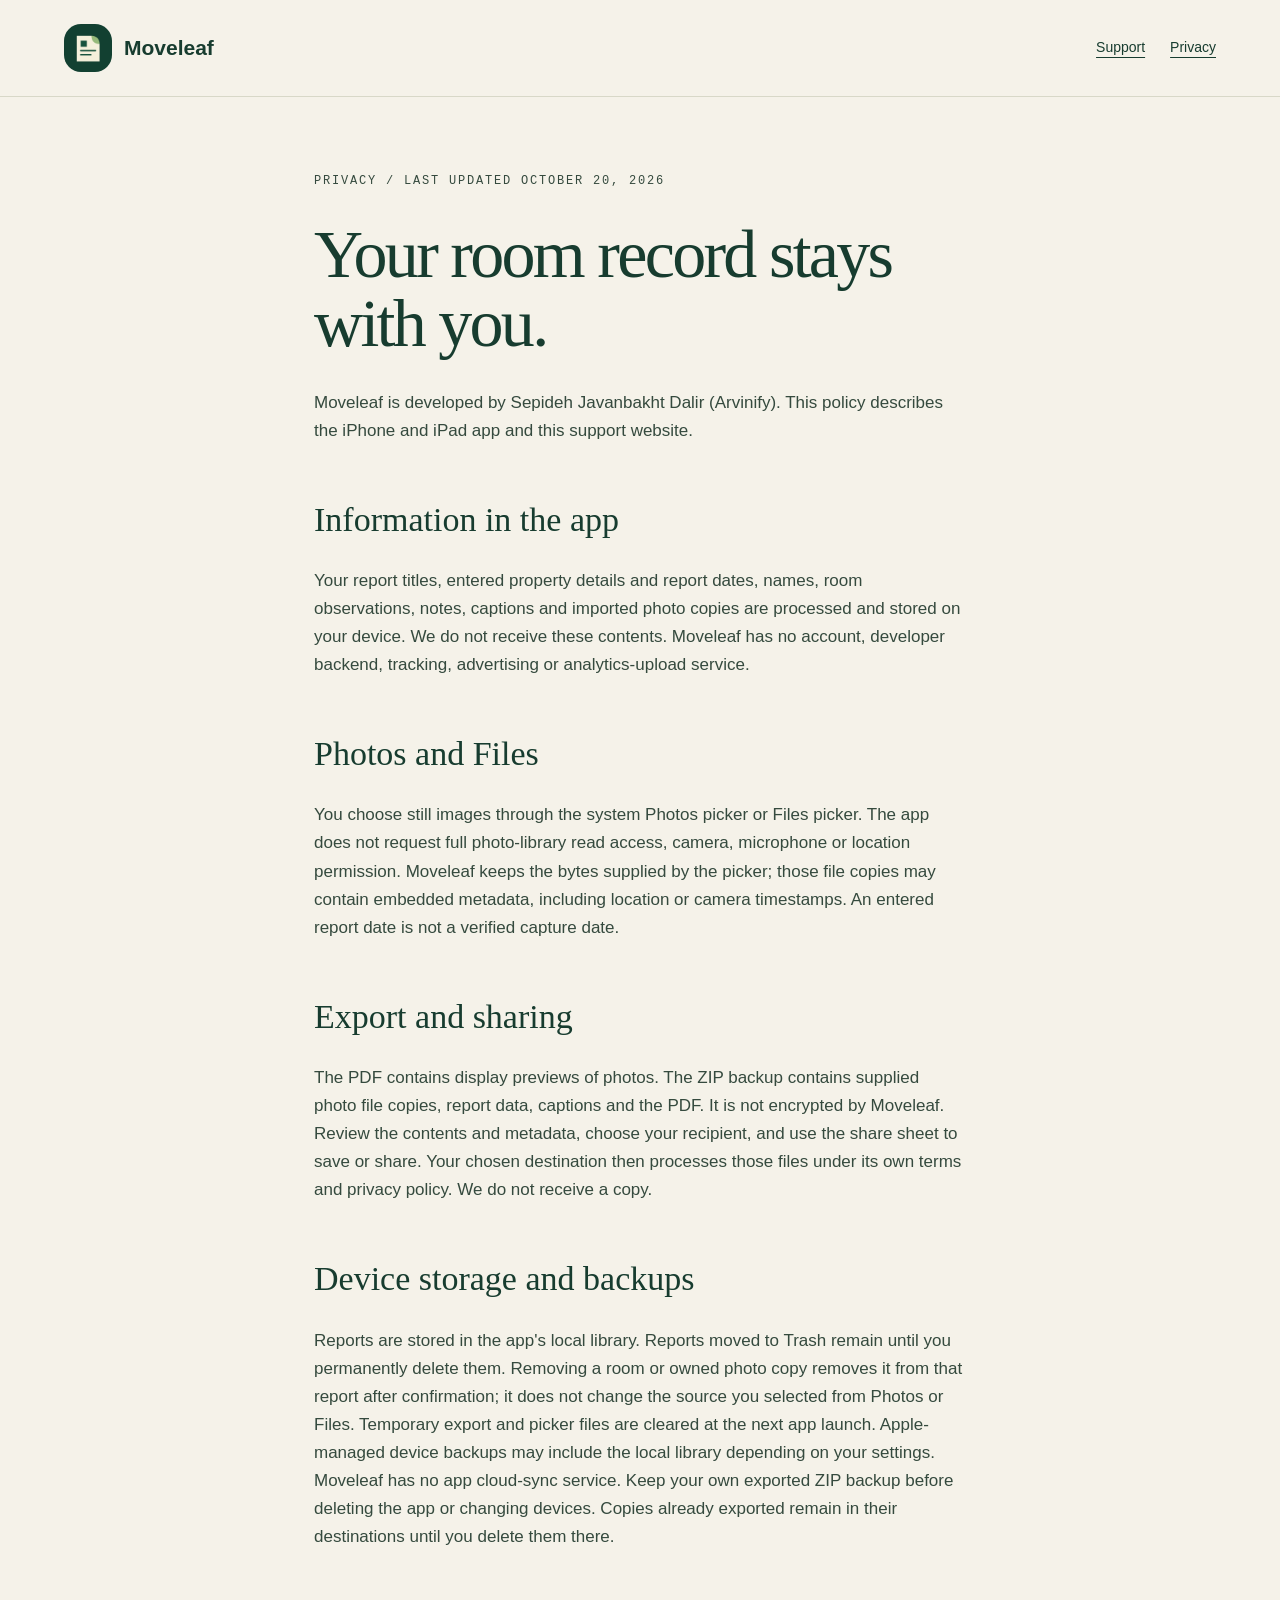
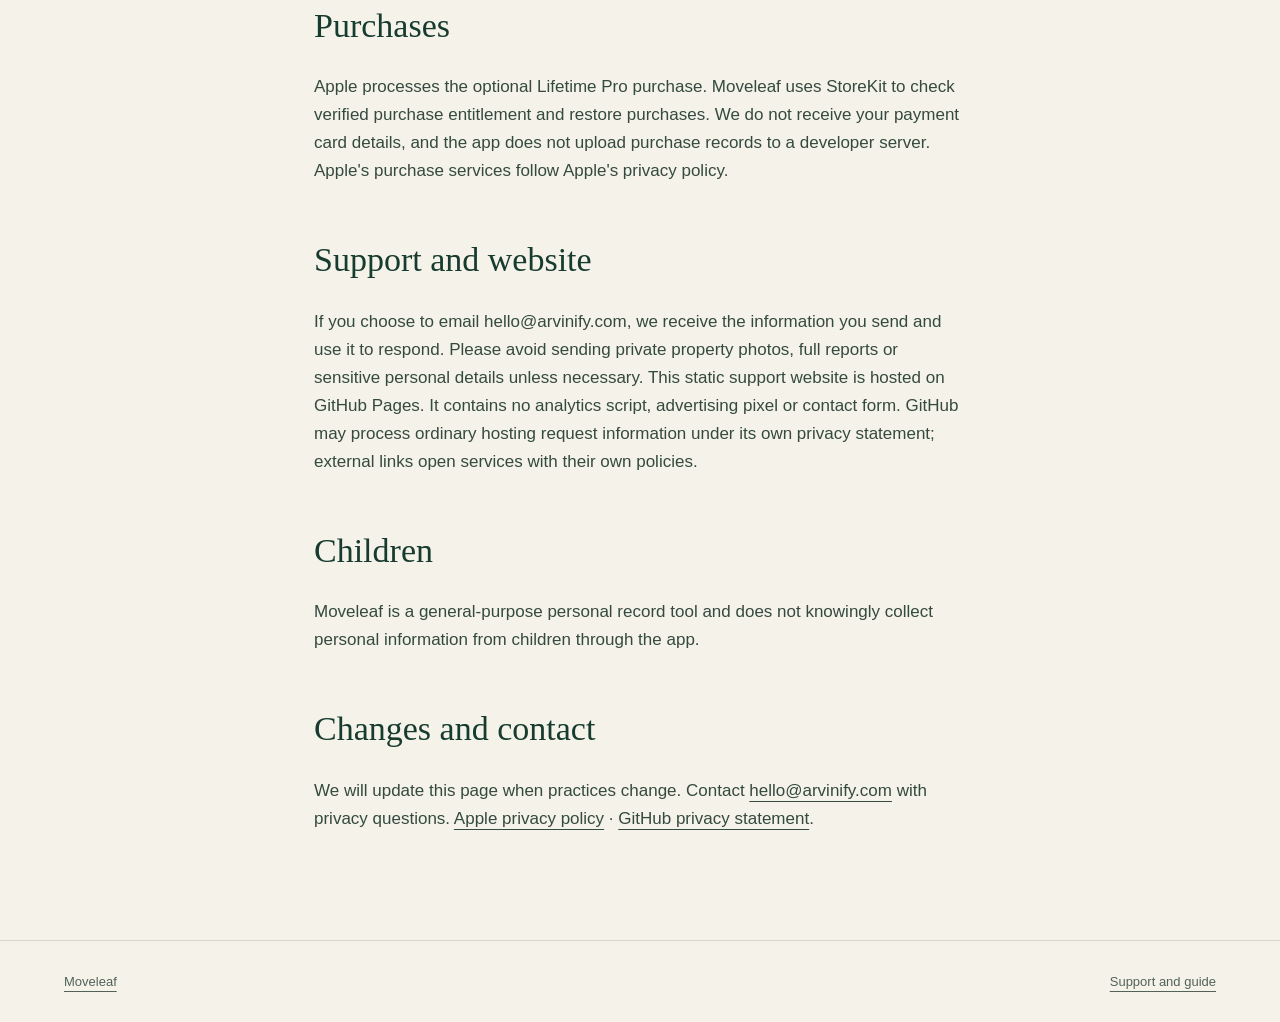
==== privacy.html @ 5ef4c078 "Publish Moveleaf product case study and approved privacy policy" ====
<!doctype html><html lang="en"><head><meta charset="utf-8"><meta name="viewport" content="width=device-width,initial-scale=1"><title>Moveleaf Privacy Policy</title><link rel="icon" href="assets/icon.png"><link rel="stylesheet" href="style.css"></head><body><nav><a class="brand" href="./"><img src="assets/icon.png" alt="">Moveleaf</a><div><a href="support.html">Support</a><a href="privacy.html" aria-current="page">Privacy</a></div></nav><main class="prose"><p class="eyebrow">Privacy / Last updated October 20, 2026</p><h1>Your room record stays with you.</h1><p>Moveleaf is developed by Sepideh Javanbakht Dalir (Arvinify). This policy describes the iPhone and iPad app and this support website.</p><h2>Information in the app</h2><p>Your report titles, entered property details and report dates, names, room observations, notes, captions and imported photo copies are processed and stored on your device. We do not receive these contents. Moveleaf has no account, developer backend, tracking, advertising or analytics-upload service.</p><h2>Photos and Files</h2><p>You choose still images through the system Photos picker or Files picker. The app does not request full photo-library read access, camera, microphone or location permission. Moveleaf keeps the bytes supplied by the picker; those file copies may contain embedded metadata, including location or camera timestamps. An entered report date is not a verified capture date.</p><h2>Export and sharing</h2><p>The PDF contains display previews of photos. The ZIP backup contains supplied photo file copies, report data, captions and the PDF. It is not encrypted by Moveleaf. Review the contents and metadata, choose your recipient, and use the share sheet to save or share. Your chosen destination then processes those files under its own terms and privacy policy. We do not receive a copy.</p><h2>Device storage and backups</h2><p>Reports are stored in the app's local library. Reports moved to Trash remain until you permanently delete them. Removing a room or owned photo copy removes it from that report after confirmation; it does not change the source you selected from Photos or Files. Temporary export and picker files are cleared at the next app launch. Apple-managed device backups may include the local library depending on your settings. Moveleaf has no app cloud-sync service. Keep your own exported ZIP backup before deleting the app or changing devices. Copies already exported remain in their destinations until you delete them there.</p><h2>Purchases</h2><p>Apple processes the optional Lifetime Pro purchase. Moveleaf uses StoreKit to check verified purchase entitlement and restore purchases. We do not receive your payment card details, and the app does not upload purchase records to a developer server. Apple's purchase services follow Apple's privacy policy.</p><h2>Support and website</h2><p>If you choose to email hello@arvinify.com, we receive the information you send and use it to respond. Please avoid sending private property photos, full reports or sensitive personal details unless necessary. This static support website is hosted on GitHub Pages. It contains no analytics script, advertising pixel or contact form. GitHub may process ordinary hosting request information under its own privacy statement; external links open services with their own policies.</p><h2>Children</h2><p>Moveleaf is a general-purpose personal record tool and does not knowingly collect personal information from children through the app.</p><h2>Changes and contact</h2><p>We will update this page when practices change. Contact <a href="mailto:hello@arvinify.com">hello@arvinify.com</a> with privacy questions. <a href="https://www.apple.com/legal/privacy/">Apple privacy policy</a> · <a href="https://docs.github.com/en/site-policy/privacy-policies/github-general-privacy-statement">GitHub privacy statement</a>.</p></main><footer><a href="./">Moveleaf</a><a href="support.html">Support and guide</a></footer></body></html>
---- style.css ----
:root{--paper:#f5f2e9;--ink:#173c2f;--clay:#9b5138;--muted:#526259;--line:#d8d8c8}*{box-sizing:border-box}body{margin:0;background:var(--paper);color:var(--ink);font:17px/1.65 -apple-system,BlinkMacSystemFont,"Segoe UI",sans-serif}a{color:inherit;text-underline-offset:5px}nav{display:flex;justify-content:space-between;align-items:center;gap:24px;padding:24px 5vw;border-bottom:1px solid var(--line);flex-wrap:wrap}.brand{display:flex;align-items:center;gap:12px;font-weight:700;font-size:21px;text-decoration:none}.brand img{border-radius:17px;width:48px;height:48px}nav div{display:flex;gap:25px;font-size:14px}main{max-width:1180px;margin:auto;padding:64px 5vw 90px}.eyebrow{font:12px/1.4 ui-monospace,monospace;letter-spacing:.15em;text-transform:uppercase;color:var(--clay)}h1{font:500 clamp(42px,7vw,84px)/1.02 Georgia,serif;letter-spacing:-.04em;max-width:900px;margin:30px 0}h2{font:500 34px/1.15 Georgia,serif;margin-top:55px}h3{font-size:20px}.intro{font-size:23px;line-height:1.45;max-width:740px;color:var(--muted)}.status{display:inline-block;padding:9px 14px;border:1px solid var(--line);border-radius:24px;font-size:13px}.grid{display:grid;grid-template-columns:repeat(3,1fr);gap:30px;margin:50px 0}.grid article{border-top:2px solid var(--ink);padding-top:14px}.grid p{color:var(--muted)}.campaign{display:grid;grid-template-columns:repeat(3,1fr);gap:20px;align-items:start}.campaign img{width:100%;height:auto;border-radius:18px;border:1px solid var(--line)}.pro{background:var(--ink);color:var(--paper);padding:38px;margin-top:55px;border-radius:18px}.pro h2{margin-top:0}.pro p{max-width:740px}.pro a{color:inherit}.pro small{display:block;max-width:760px;opacity:.85}.prose{max-width:780px}.prose h1{font-size:clamp(44px,6vw,68px)}.prose p,.prose li{color:#354a3e}footer{border-top:1px solid var(--line);padding:30px 5vw;display:flex;justify-content:space-between;gap:20px;flex-wrap:wrap;font-size:13px;color:var(--muted)}.note{padding:18px;border-left:3px solid var(--clay);font-size:15px;color:var(--muted)}@media(max-width:720px){main{padding-top:40px}.grid,.campaign{grid-template-columns:1fr}.campaign{max-width:420px;margin:auto}.intro{font-size:20px}nav div{gap:18px}.pro{padding:25px}}

.tablet img{display:block;width:min(100%,720px);height:auto;margin:30px auto;border-radius:18px;border:1px solid var(--line)}
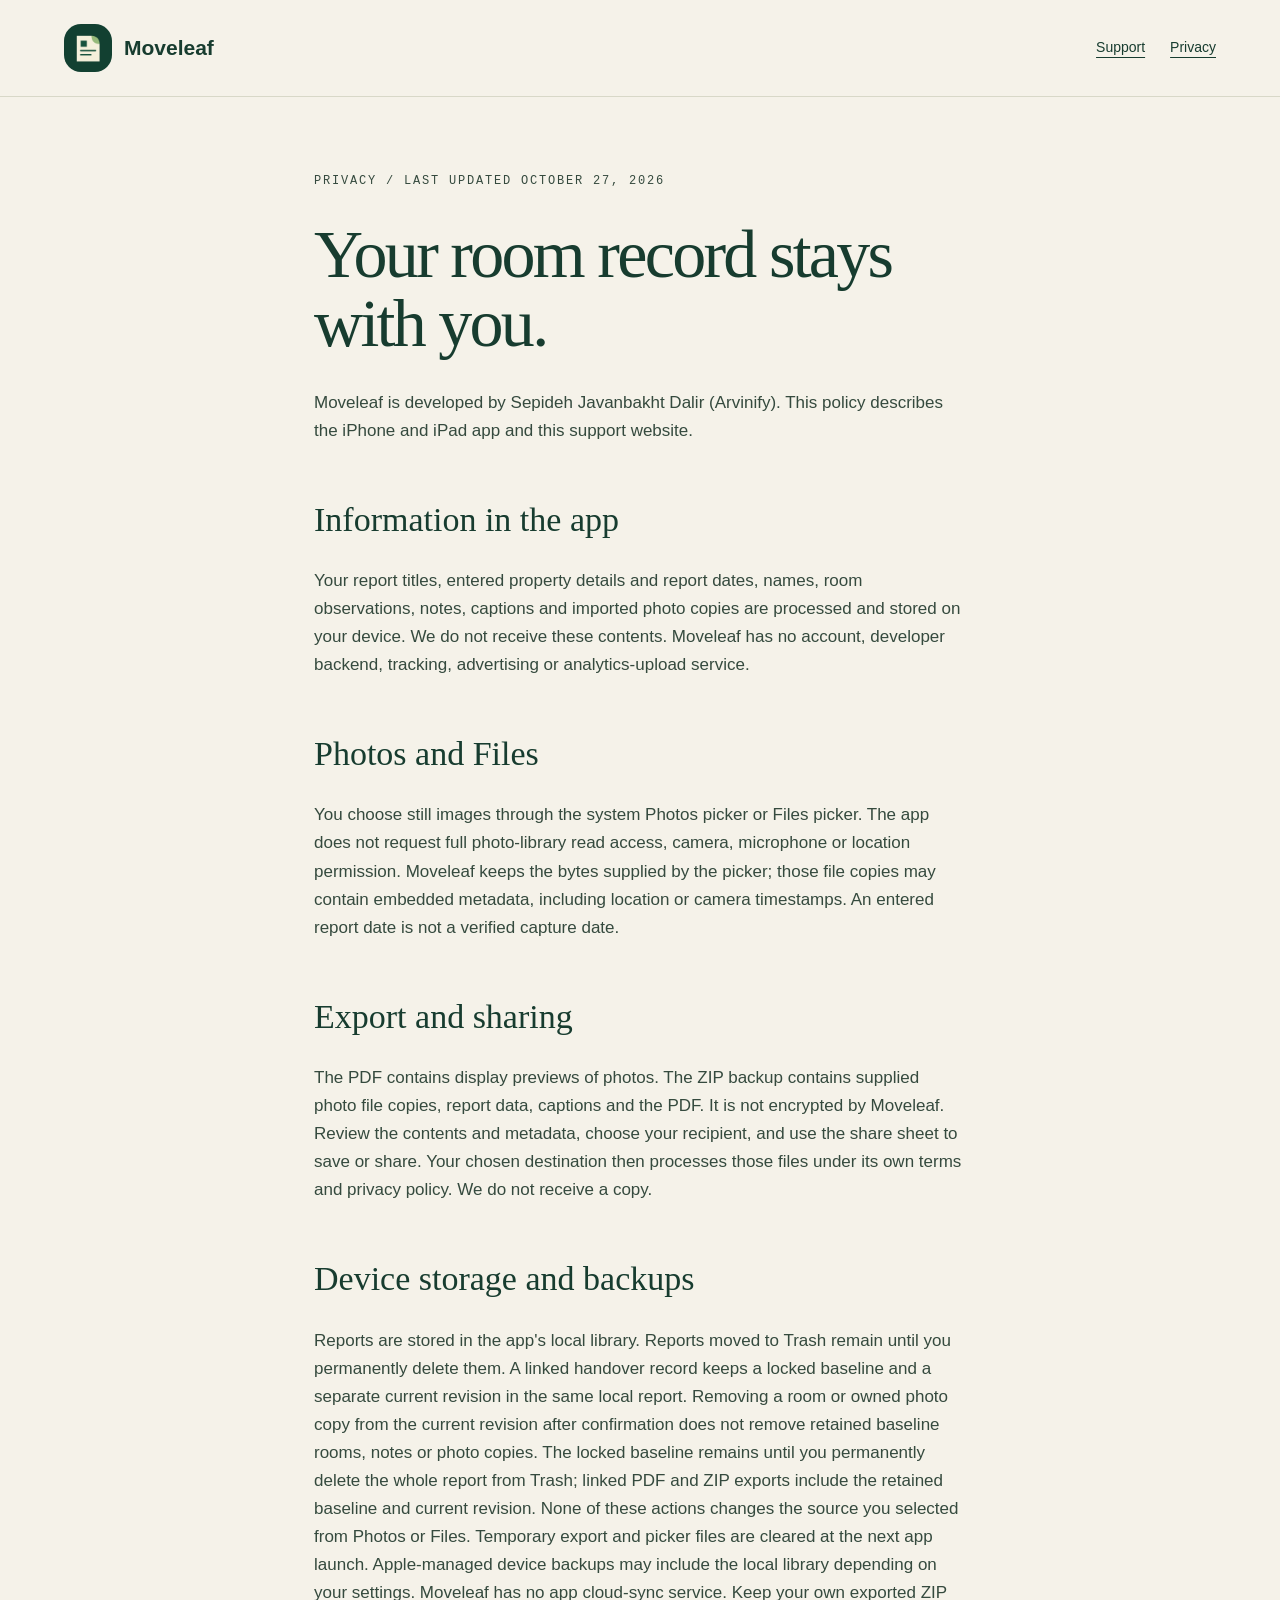
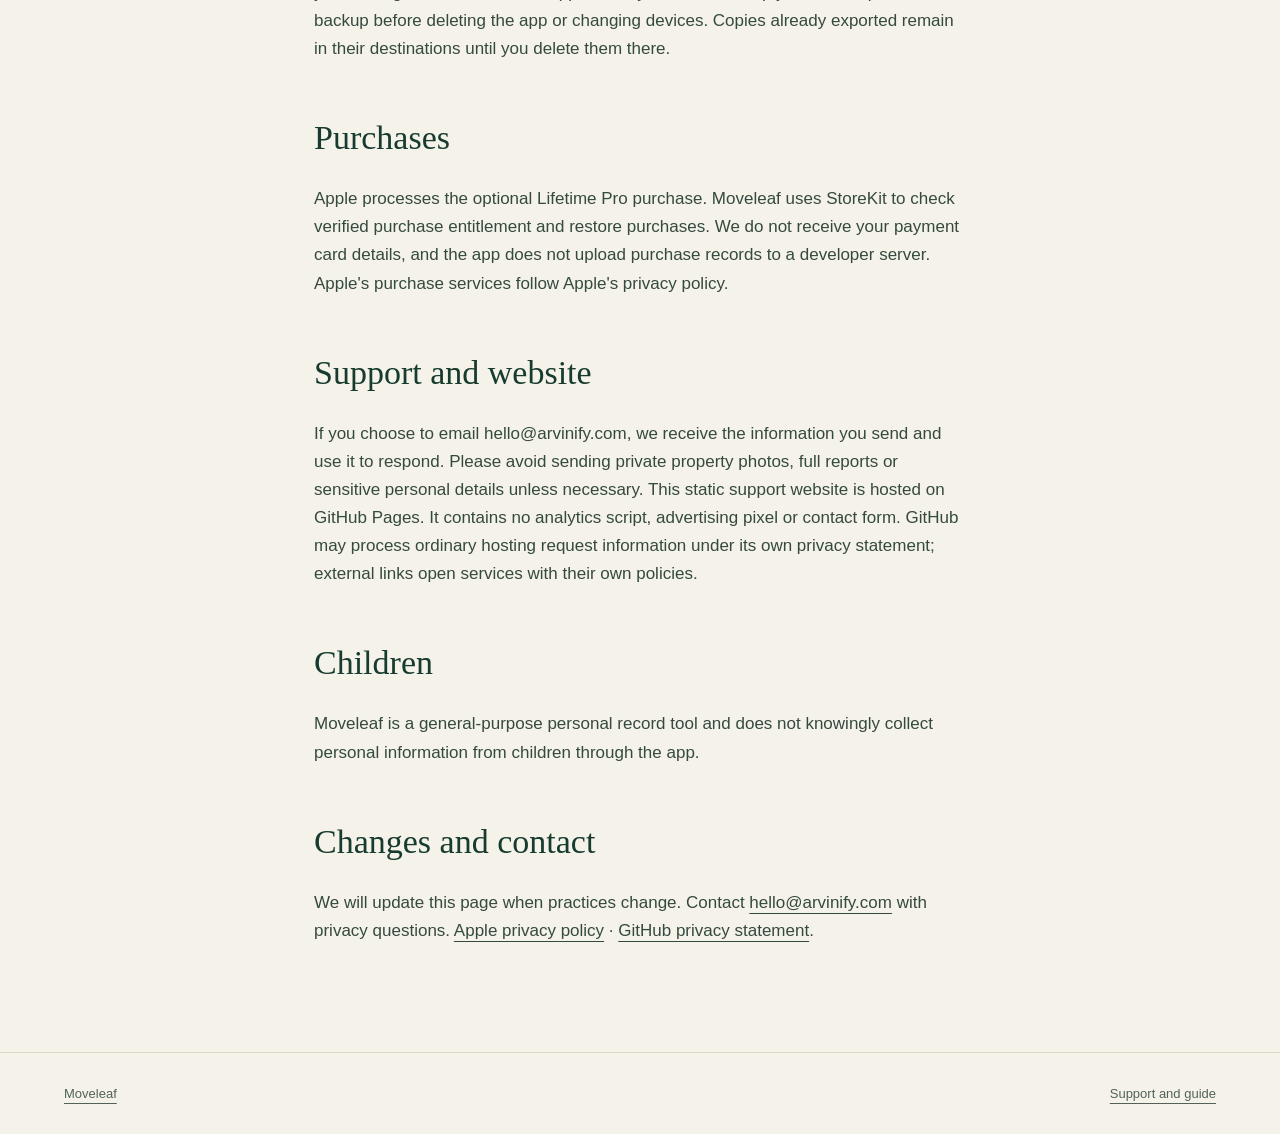
==== commit 2730725c: "Clarify linked handover baseline retention and exports" ====
--- a/privacy.html
+++ b/privacy.html
@@ -1 +1 @@
-<!doctype html><html lang="en"><head><meta charset="utf-8"><meta name="viewport" content="width=device-width,initial-scale=1"><title>Moveleaf Privacy Policy</title><link rel="icon" href="assets/icon.png"><link rel="stylesheet" href="style.css"></head><body><nav><a class="brand" href="./"><img src="assets/icon.png" alt="">Moveleaf</a><div><a href="support.html">Support</a><a href="privacy.html" aria-current="page">Privacy</a></div></nav><main class="prose"><p class="eyebrow">Privacy / Last updated October 20, 2026</p><h1>Your room record stays with you.</h1><p>Moveleaf is developed by Sepideh Javanbakht Dalir (Arvinify). This policy describes the iPhone and iPad app and this support website.</p><h2>Information in the app</h2><p>Your report titles, entered property details and report dates, names, room observations, notes, captions and imported photo copies are processed and stored on your device. We do not receive these contents. Moveleaf has no account, developer backend, tracking, advertising or analytics-upload service.</p><h2>Photos and Files</h2><p>You choose still images through the system Photos picker or Files picker. The app does not request full photo-library read access, camera, microphone or location permission. Moveleaf keeps the bytes supplied by the picker; those file copies may contain embedded metadata, including location or camera timestamps. An entered report date is not a verified capture date.</p><h2>Export and sharing</h2><p>The PDF contains display previews of photos. The ZIP backup contains supplied photo file copies, report data, captions and the PDF. It is not encrypted by Moveleaf. Review the contents and metadata, choose your recipient, and use the share sheet to save or share. Your chosen destination then processes those files under its own terms and privacy policy. We do not receive a copy.</p><h2>Device storage and backups</h2><p>Reports are stored in the app's local library. Reports moved to Trash remain until you permanently delete them. Removing a room or owned photo copy removes it from that report after confirmation; it does not change the source you selected from Photos or Files. Temporary export and picker files are cleared at the next app launch. Apple-managed device backups may include the local library depending on your settings. Moveleaf has no app cloud-sync service. Keep your own exported ZIP backup before deleting the app or changing devices. Copies already exported remain in their destinations until you delete them there.</p><h2>Purchases</h2><p>Apple processes the optional Lifetime Pro purchase. Moveleaf uses StoreKit to check verified purchase entitlement and restore purchases. We do not receive your payment card details, and the app does not upload purchase records to a developer server. Apple's purchase services follow Apple's privacy policy.</p><h2>Support and website</h2><p>If you choose to email hello@arvinify.com, we receive the information you send and use it to respond. Please avoid sending private property photos, full reports or sensitive personal details unless necessary. This static support website is hosted on GitHub Pages. It contains no analytics script, advertising pixel or contact form. GitHub may process ordinary hosting request information under its own privacy statement; external links open services with their own policies.</p><h2>Children</h2><p>Moveleaf is a general-purpose personal record tool and does not knowingly collect personal information from children through the app.</p><h2>Changes and contact</h2><p>We will update this page when practices change. Contact <a href="mailto:hello@arvinify.com">hello@arvinify.com</a> with privacy questions. <a href="https://www.apple.com/legal/privacy/">Apple privacy policy</a> · <a href="https://docs.github.com/en/site-policy/privacy-policies/github-general-privacy-statement">GitHub privacy statement</a>.</p></main><footer><a href="./">Moveleaf</a><a href="support.html">Support and guide</a></footer></body></html>
+<!doctype html><html lang="en"><head><meta charset="utf-8"><meta name="viewport" content="width=device-width,initial-scale=1"><title>Moveleaf Privacy Policy</title><link rel="icon" href="assets/icon.png"><link rel="stylesheet" href="style.css"></head><body><nav><a class="brand" href="./"><img src="assets/icon.png" alt="">Moveleaf</a><div><a href="support.html">Support</a><a href="privacy.html" aria-current="page">Privacy</a></div></nav><main class="prose"><p class="eyebrow">Privacy / Last updated October 27, 2026</p><h1>Your room record stays with you.</h1><p>Moveleaf is developed by Sepideh Javanbakht Dalir (Arvinify). This policy describes the iPhone and iPad app and this support website.</p><h2>Information in the app</h2><p>Your report titles, entered property details and report dates, names, room observations, notes, captions and imported photo copies are processed and stored on your device. We do not receive these contents. Moveleaf has no account, developer backend, tracking, advertising or analytics-upload service.</p><h2>Photos and Files</h2><p>You choose still images through the system Photos picker or Files picker. The app does not request full photo-library read access, camera, microphone or location permission. Moveleaf keeps the bytes supplied by the picker; those file copies may contain embedded metadata, including location or camera timestamps. An entered report date is not a verified capture date.</p><h2>Export and sharing</h2><p>The PDF contains display previews of photos. The ZIP backup contains supplied photo file copies, report data, captions and the PDF. It is not encrypted by Moveleaf. Review the contents and metadata, choose your recipient, and use the share sheet to save or share. Your chosen destination then processes those files under its own terms and privacy policy. We do not receive a copy.</p><h2>Device storage and backups</h2><p>Reports are stored in the app's local library. Reports moved to Trash remain until you permanently delete them. A linked handover record keeps a locked baseline and a separate current revision in the same local report. Removing a room or owned photo copy from the current revision after confirmation does not remove retained baseline rooms, notes or photo copies. The locked baseline remains until you permanently delete the whole report from Trash; linked PDF and ZIP exports include the retained baseline and current revision. None of these actions changes the source you selected from Photos or Files. Temporary export and picker files are cleared at the next app launch. Apple-managed device backups may include the local library depending on your settings. Moveleaf has no app cloud-sync service. Keep your own exported ZIP backup before deleting the app or changing devices. Copies already exported remain in their destinations until you delete them there.</p><h2>Purchases</h2><p>Apple processes the optional Lifetime Pro purchase. Moveleaf uses StoreKit to check verified purchase entitlement and restore purchases. We do not receive your payment card details, and the app does not upload purchase records to a developer server. Apple's purchase services follow Apple's privacy policy.</p><h2>Support and website</h2><p>If you choose to email hello@arvinify.com, we receive the information you send and use it to respond. Please avoid sending private property photos, full reports or sensitive personal details unless necessary. This static support website is hosted on GitHub Pages. It contains no analytics script, advertising pixel or contact form. GitHub may process ordinary hosting request information under its own privacy statement; external links open services with their own policies.</p><h2>Children</h2><p>Moveleaf is a general-purpose personal record tool and does not knowingly collect personal information from children through the app.</p><h2>Changes and contact</h2><p>We will update this page when practices change. Contact <a href="mailto:hello@arvinify.com">hello@arvinify.com</a> with privacy questions. <a href="https://www.apple.com/legal/privacy/">Apple privacy policy</a> · <a href="https://docs.github.com/en/site-policy/privacy-policies/github-general-privacy-statement">GitHub privacy statement</a>.</p></main><footer><a href="./">Moveleaf</a><a href="support.html">Support and guide</a></footer></body></html>
